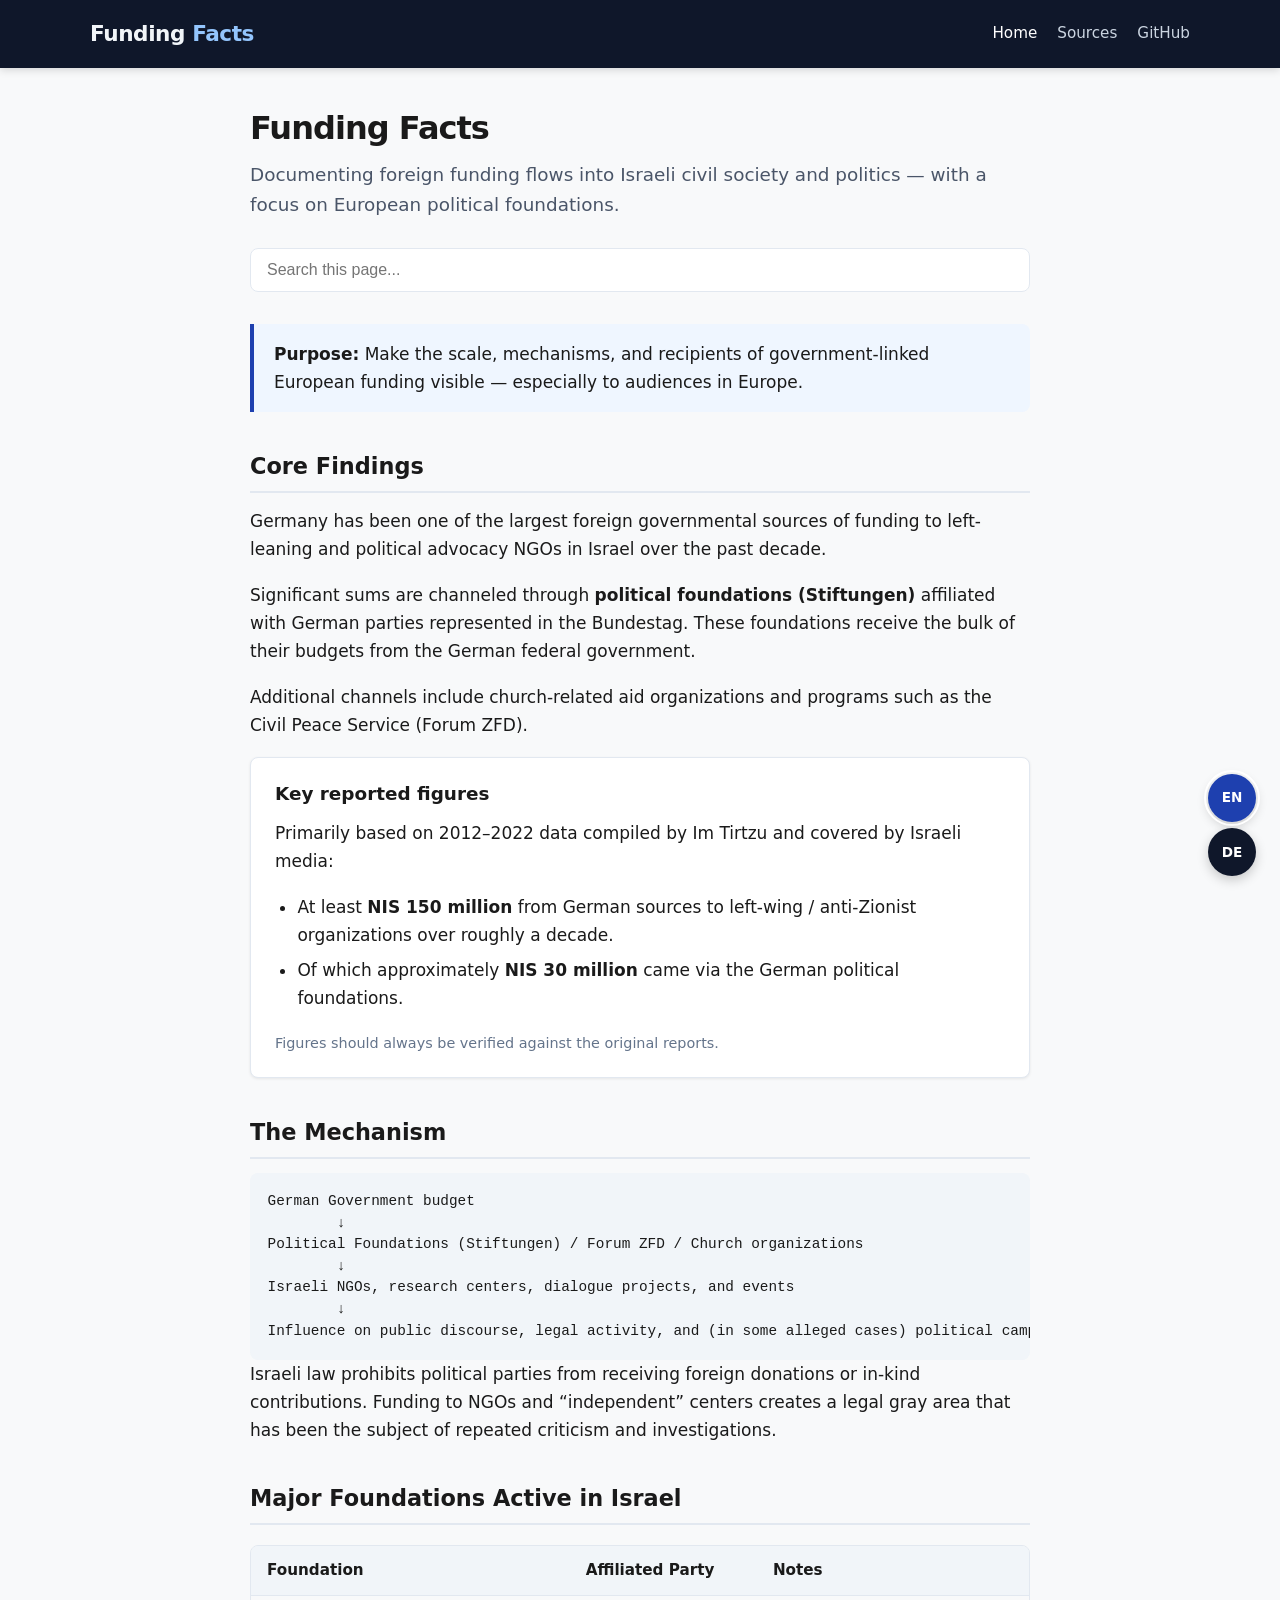
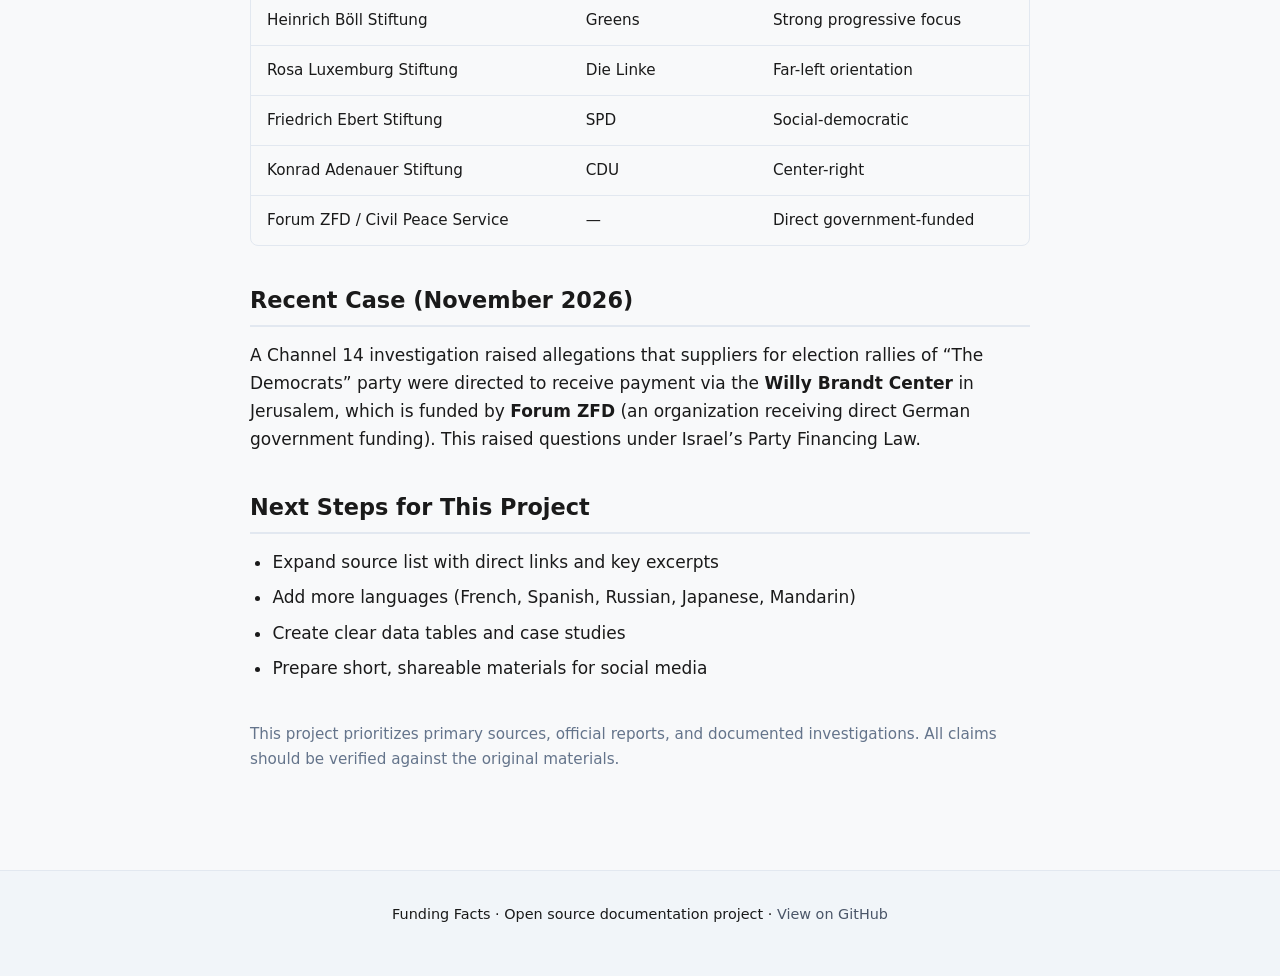
==== en/index.html @ 1c4724c3 "Add modular multi-language site structure (EN + DE) with clean accessible design" ====
<!DOCTYPE html>
<html lang="en">
<head>
  <meta charset="UTF-8">
  <meta name="viewport" content="width=device-width, initial-scale=1.0">
  <title>Funding Facts – Foreign Funding Transparency</title>
  <meta name="description" content="Documenting European political foundation funding and foreign influence mechanisms related to Israeli civil society and politics.">
  <link rel="stylesheet" href="../assets/css/style.css">
</head>
<body>
  <header>
    <div class="header-inner">
      <a href="index.html" class="logo">Funding <span>Facts</span></a>
      <nav>
        <a href="index.html" class="active">Home</a>
        <a href="sources.html">Sources</a>
        <a href="https://github.com/twitodor9-lgtm/funding-facts" target="_blank" rel="noopener">GitHub</a>
      </nav>
    </div>
  </header>

  <main>
    <h1>Funding Facts</h1>
    <p class="lead">Documenting foreign funding flows into Israeli civil society and politics — with a focus on European political foundations.</p>

    <div class="search-box">
      <input type="search" id="site-search" placeholder="Search this page..." aria-label="Search">
    </div>

    <div class="callout">
      <strong>Purpose:</strong> Make the scale, mechanisms, and recipients of government-linked European funding visible — especially to audiences in Europe.
    </div>

    <h2>Core Findings</h2>
    <p>Germany has been one of the largest foreign governmental sources of funding to left-leaning and political advocacy NGOs in Israel over the past decade.</p>
    <p>Significant sums are channeled through <strong>political foundations (Stiftungen)</strong> affiliated with German parties represented in the Bundestag. These foundations receive the bulk of their budgets from the German federal government.</p>
    <p>Additional channels include church-related aid organizations and programs such as the Civil Peace Service (Forum ZFD).</p>

    <div class="card">
      <h3>Key reported figures</h3>
      <p>Primarily based on 2012–2022 data compiled by Im Tirtzu and covered by Israeli media:</p>
      <ul>
        <li>At least <strong>NIS 150 million</strong> from German sources to left-wing / anti-Zionist organizations over roughly a decade.</li>
        <li>Of which approximately <strong>NIS 30 million</strong> came via the German political foundations.</li>
      </ul>
      <p style="font-size:0.9rem;color:#64748b;margin-bottom:0;">Figures should always be verified against the original reports.</p>
    </div>

    <h2>The Mechanism</h2>
    <pre style="background:#f1f5f9;padding:1.1rem;border-radius:8px;overflow-x:auto;font-size:0.9rem;line-height:1.5;">German Government budget
        ↓
Political Foundations (Stiftungen) / Forum ZFD / Church organizations
        ↓
Israeli NGOs, research centers, dialogue projects, and events
        ↓
Influence on public discourse, legal activity, and (in some alleged cases) political campaigning</pre>

    <p>Israeli law prohibits political parties from receiving foreign donations or in-kind contributions. Funding to NGOs and “independent” centers creates a legal gray area that has been the subject of repeated criticism and investigations.</p>

    <h2>Major Foundations Active in Israel</h2>
    <div class="table-wrapper">
      <table>
        <thead>
          <tr>
            <th>Foundation</th>
            <th>Affiliated Party</th>
            <th>Notes</th>
          </tr>
        </thead>
        <tbody>
          <tr>
            <td>Heinrich Böll Stiftung</td>
            <td>Greens</td>
            <td>Strong progressive focus</td>
          </tr>
          <tr>
            <td>Rosa Luxemburg Stiftung</td>
            <td>Die Linke</td>
            <td>Far-left orientation</td>
          </tr>
          <tr>
            <td>Friedrich Ebert Stiftung</td>
            <td>SPD</td>
            <td>Social-democratic</td>
          </tr>
          <tr>
            <td>Konrad Adenauer Stiftung</td>
            <td>CDU</td>
            <td>Center-right</td>
          </tr>
          <tr>
            <td>Forum ZFD / Civil Peace Service</td>
            <td>—</td>
            <td>Direct government-funded</td>
          </tr>
        </tbody>
      </table>
    </div>

    <h2>Recent Case (November 2026)</h2>
    <p>A Channel 14 investigation raised allegations that suppliers for election rallies of “The Democrats” party were directed to receive payment via the <strong>Willy Brandt Center</strong> in Jerusalem, which is funded by <strong>Forum ZFD</strong> (an organization receiving direct German government funding). This raised questions under Israel’s Party Financing Law.</p>

    <h2>Next Steps for This Project</h2>
    <ul>
      <li>Expand source list with direct links and key excerpts</li>
      <li>Add more languages (French, Spanish, Russian, Japanese, Mandarin)</li>
      <li>Create clear data tables and case studies</li>
      <li>Prepare short, shareable materials for social media</li>
    </ul>

    <p style="margin-top:2.5rem;font-size:0.95rem;color:#64748b;">
      This project prioritizes primary sources, official reports, and documented investigations. All claims should be verified against the original materials.
    </p>
  </main>

  <footer>
    <p>Funding Facts · Open source documentation project · <a href="https://github.com/twitodor9-lgtm/funding-facts">View on GitHub</a></p>
  </footer>

  <!-- Floating Language Switcher -->
  <div class="lang-switcher" aria-label="Language switcher">
    <a href="../en/" class="lang-btn active" data-lang="en" title="English">EN</a>
    <a href="../de/" class="lang-btn" data-lang="de" title="Deutsch">DE</a>
  </div>

  <script src="../assets/js/main.js"></script>
</body>
</html>
---- assets/css/style.css ----
/* Funding Facts - Clean, accessible, modular styles */

:root {
  --bg: #f8f9fa;
  --bg-card: #ffffff;
  --text: #1a1a1a;
  --text-secondary: #4a5568;
  --accent: #1e40af;
  --accent-hover: #1e3a8a;
  --border: #e2e8f0;
  --header-bg: #0f172a;
  --header-text: #f1f5f9;
  --shadow: 0 1px 3px rgba(0,0,0,0.08);
  --radius: 8px;
  --max-width: 820px;
  --font: system-ui, -apple-system, BlinkMacSystemFont, "Segoe UI", Roboto, "Helvetica Neue", Arial, sans-serif;
}

* {
  box-sizing: border-box;
  margin: 0;
  padding: 0;
}

html {
  scroll-behavior: smooth;
}

body {
  font-family: var(--font);
  background: var(--bg);
  color: var(--text);
  line-height: 1.65;
  font-size: 17px;
}

/* Header */
header {
  background: var(--header-bg);
  color: var(--header-text);
  padding: 1rem 1.5rem;
  position: sticky;
  top: 0;
  z-index: 100;
  box-shadow: 0 2px 8px rgba(0,0,0,0.15);
}

.header-inner {
  max-width: 1100px;
  margin: 0 auto;
  display: flex;
  justify-content: space-between;
  align-items: center;
  gap: 1rem;
}

.logo {
  font-size: 1.35rem;
  font-weight: 700;
  letter-spacing: -0.02em;
  text-decoration: none;
  color: var(--header-text);
}

.logo span {
  color: #93c5fd;
}

nav {
  display: flex;
  gap: 1.25rem;
  flex-wrap: wrap;
}

nav a {
  color: #cbd5e1;
  text-decoration: none;
  font-size: 0.95rem;
  font-weight: 500;
  transition: color 0.15s;
}

nav a:hover,
nav a.active {
  color: #ffffff;
}

/* Main content */
main {
  max-width: var(--max-width);
  margin: 0 auto;
  padding: 2.5rem 1.25rem 5rem;
}

h1 {
  font-size: 2rem;
  font-weight: 750;
  line-height: 1.25;
  margin-bottom: 0.75rem;
  letter-spacing: -0.03em;
}

h2 {
  font-size: 1.4rem;
  font-weight: 700;
  margin: 2.25rem 0 0.9rem;
  padding-bottom: 0.35rem;
  border-bottom: 2px solid var(--border);
}

h3 {
  font-size: 1.15rem;
  font-weight: 650;
  margin: 1.5rem 0 0.6rem;
}

p {
  margin-bottom: 1.1rem;
  color: var(--text);
}

.lead {
  font-size: 1.15rem;
  color: var(--text-secondary);
  margin-bottom: 1.75rem;
}

ul, ol {
  margin: 0 0 1.25rem 1.4rem;
}

li {
  margin-bottom: 0.45rem;
}

a {
  color: var(--accent);
  text-decoration: none;
}

a:hover {
  text-decoration: underline;
}

/* Cards */
.card {
  background: var(--bg-card);
  border: 1px solid var(--border);
  border-radius: var(--radius);
  padding: 1.35rem 1.5rem;
  margin-bottom: 1.25rem;
  box-shadow: var(--shadow);
}

.card h3 {
  margin-top: 0;
}

/* Table */
.table-wrapper {
  overflow-x: auto;
  margin: 1.25rem 0 1.75rem;
  border-radius: var(--radius);
  border: 1px solid var(--border);
}

table {
  width: 100%;
  border-collapse: collapse;
  font-size: 0.95rem;
}

th, td {
  padding: 0.75rem 1rem;
  text-align: left;
  border-bottom: 1px solid var(--border);
}

th {
  background: #f1f5f9;
  font-weight: 650;
}

tr:last-child td {
  border-bottom: none;
}

/* Callout */
.callout {
  background: #eff6ff;
  border-left: 4px solid var(--accent);
  padding: 1rem 1.25rem;
  margin: 1.5rem 0;
  border-radius: 0 var(--radius) var(--radius) 0;
}

/* Footer */
footer {
  background: #f1f5f9;
  border-top: 1px solid var(--border);
  padding: 2rem 1.25rem;
  text-align: center;
  font-size: 0.9rem;
  color: var(--text-secondary);
}

footer a {
  color: var(--text-secondary);
}

/* Floating Language Switcher */
.lang-switcher {
  position: fixed;
  bottom: 1.5rem;
  right: 1.5rem;
  z-index: 200;
  display: flex;
  flex-direction: column;
  gap: 0.4rem;
}

.lang-btn {
  background: var(--header-bg);
  color: white;
  border: none;
  width: 48px;
  height: 48px;
  border-radius: 50%;
  font-weight: 700;
  font-size: 0.85rem;
  cursor: pointer;
  box-shadow: 0 4px 12px rgba(0,0,0,0.2);
  transition: transform 0.15s, background 0.15s;
  display: flex;
  align-items: center;
  justify-content: center;
}

.lang-btn:hover {
  transform: scale(1.08);
  background: var(--accent);
}

.lang-btn.active {
  background: var(--accent);
  outline: 2px solid white;
  outline-offset: 2px;
}

/* Search (simple) */
.search-box {
  margin: 1.5rem 0 2rem;
}

.search-box input {
  width: 100%;
  padding: 0.75rem 1rem;
  font-size: 1rem;
  border: 1px solid var(--border);
  border-radius: var(--radius);
  background: white;
}

.search-box input:focus {
  outline: 2px solid var(--accent);
  outline-offset: 1px;
}

/* Responsive */
@media (max-width: 640px) {
  h1 { font-size: 1.65rem; }
  body { font-size: 16px; }
  .header-inner { flex-direction: column; align-items: flex-start; }
  nav { gap: 0.9rem; }
  .lang-switcher { bottom: 1rem; right: 1rem; }
  .lang-btn { width: 44px; height: 44px; }
}

/* Print friendly */
@media print {
  header, .lang-switcher, .search-box { display: none; }
  body { background: white; font-size: 12pt; }
  main { max-width: none; padding: 0; }
}
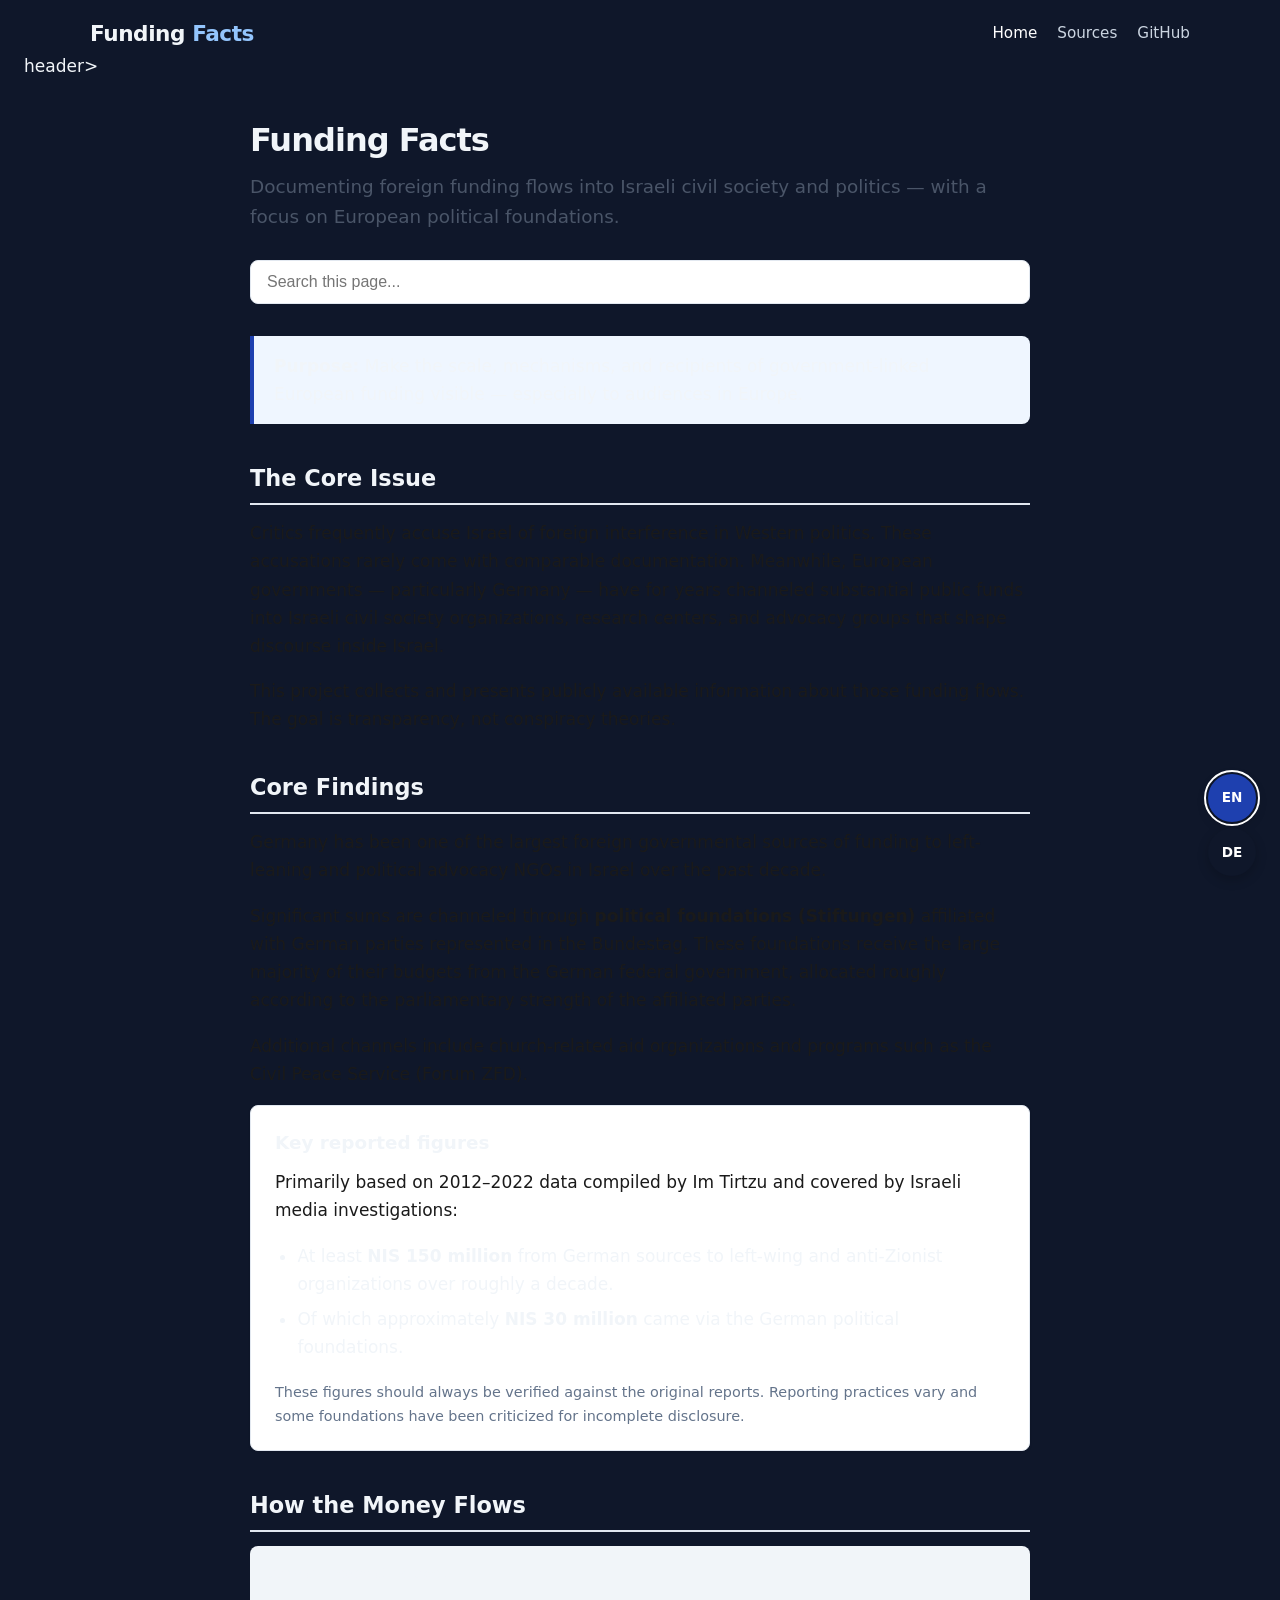
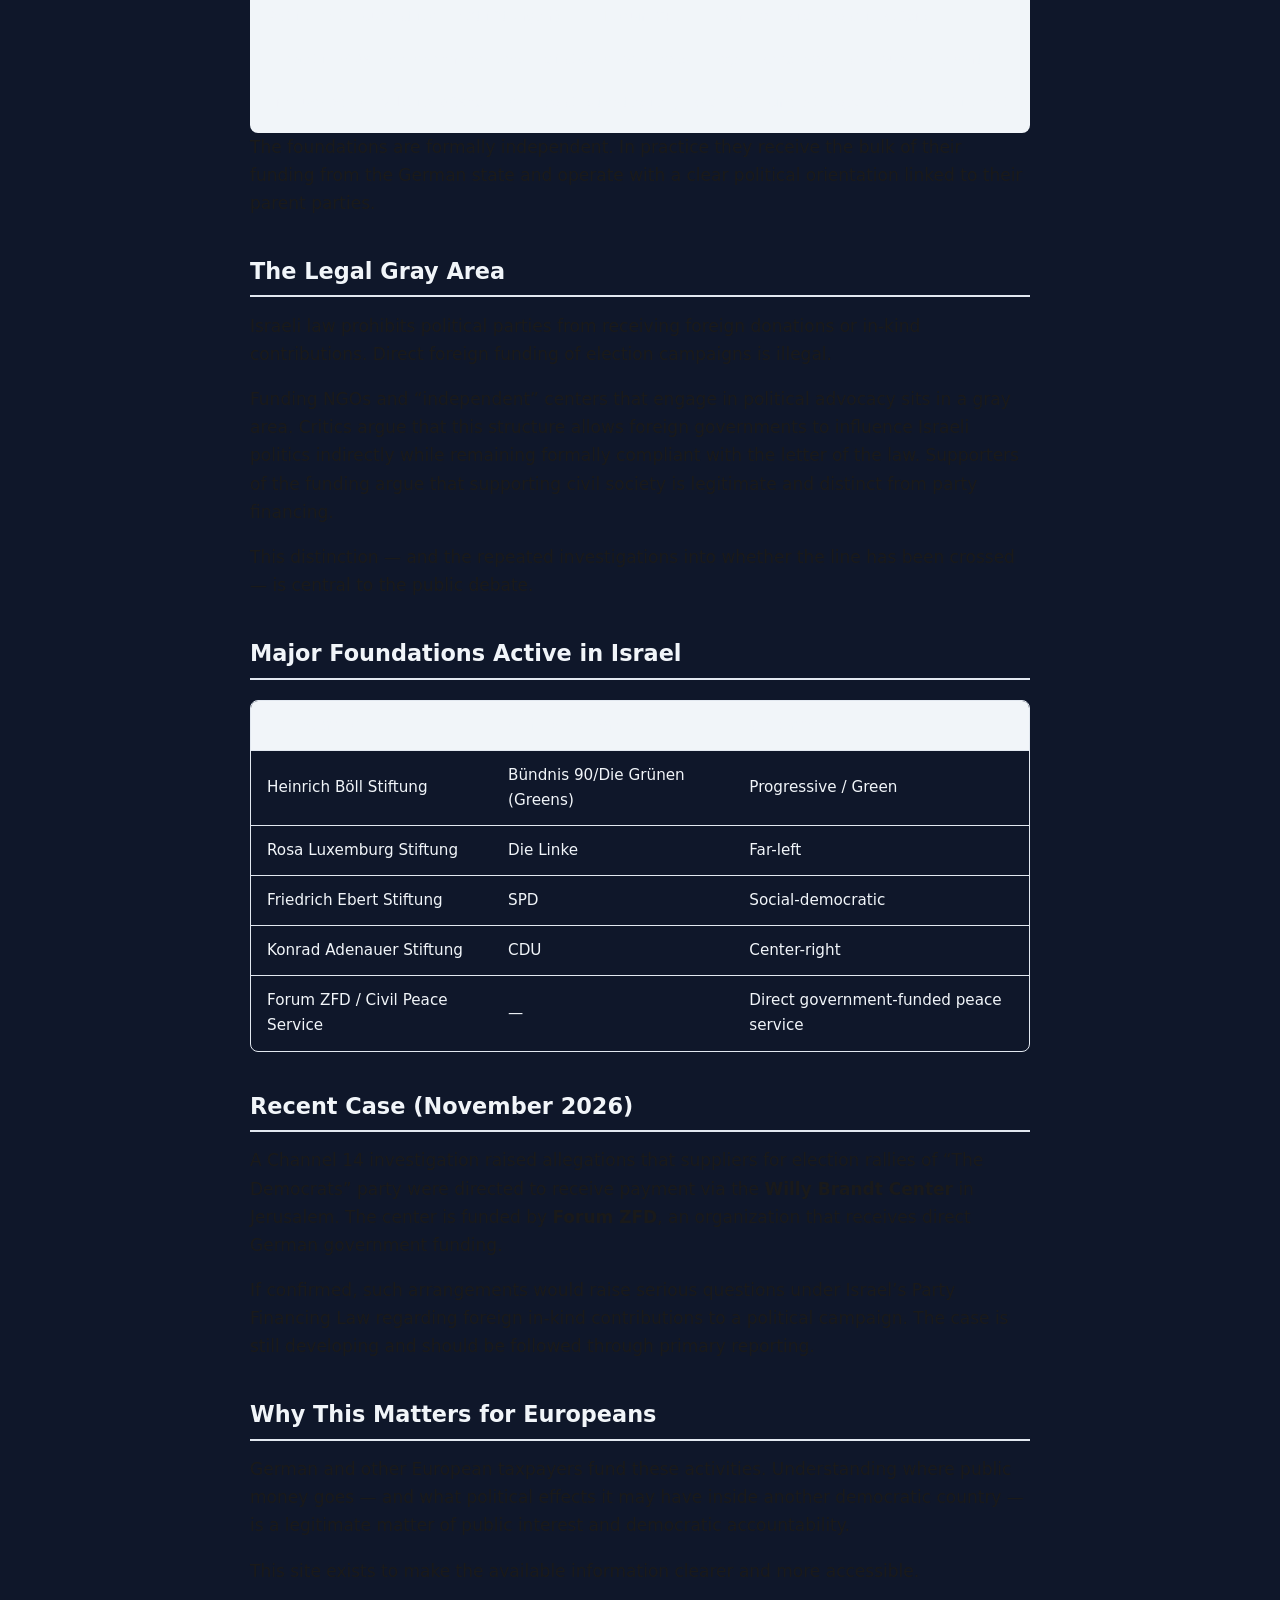
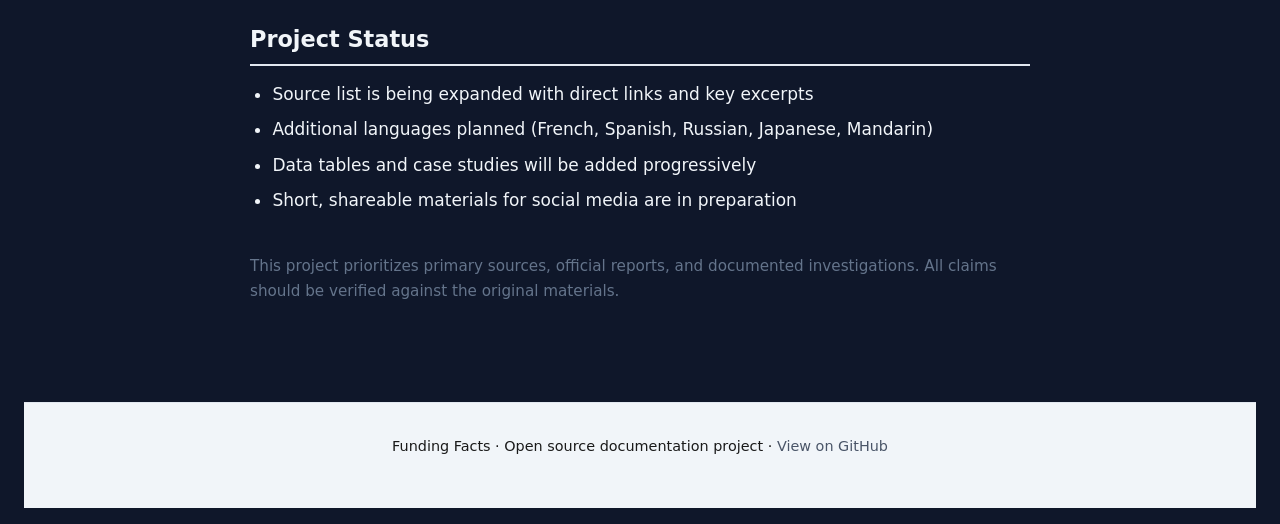
==== commit cf55e8d4: "Expand homepage content (EN + DE) with clearer mechanism, legal context and double-standard framing" ====
--- a/en/index.html
+++ b/en/index.html
@@ -17,7 +17,7 @@
         <a href="https://github.com/twitodor9-lgtm/funding-facts" target="_blank" rel="noopener">GitHub</a>
       </nav>
     </div>
-  </header>
+header>
 
   <main>
     <h1>Funding Facts</h1>
@@ -31,31 +31,40 @@
       <strong>Purpose:</strong> Make the scale, mechanisms, and recipients of government-linked European funding visible — especially to audiences in Europe.
     </div>
 
+    <h2>The Core Issue</h2>
+    <p>Critics frequently accuse Israel of foreign interference in Western politics. These accusations rarely come with comparable documentation. Meanwhile, European governments — particularly Germany — have for years channeled substantial public funds into Israeli civil society organizations, research centers, and advocacy groups that shape discourse inside Israel.</p>
+    <p>This project collects and presents publicly available information about those funding flows. The goal is transparency, not conspiracy theories.</p>
+
     <h2>Core Findings</h2>
     <p>Germany has been one of the largest foreign governmental sources of funding to left-leaning and political advocacy NGOs in Israel over the past decade.</p>
-    <p>Significant sums are channeled through <strong>political foundations (Stiftungen)</strong> affiliated with German parties represented in the Bundestag. These foundations receive the bulk of their budgets from the German federal government.</p>
+    <p>Significant sums are channeled through <strong>political foundations (Stiftungen)</strong> affiliated with German parties represented in the Bundestag. These foundations receive the large majority of their budgets from the German federal government, allocated roughly according to the parliamentary strength of the affiliated parties.</p>
     <p>Additional channels include church-related aid organizations and programs such as the Civil Peace Service (Forum ZFD).</p>
 
     <div class="card">
       <h3>Key reported figures</h3>
-      <p>Primarily based on 2012–2022 data compiled by Im Tirtzu and covered by Israeli media:</p>
+      <p>Primarily based on 2012–2022 data compiled by Im Tirtzu and covered by Israeli media investigations:</p>
       <ul>
-        <li>At least <strong>NIS 150 million</strong> from German sources to left-wing / anti-Zionist organizations over roughly a decade.</li>
+        <li>At least <strong>NIS 150 million</strong> from German sources to left-wing and anti-Zionist organizations over roughly a decade.</li>
         <li>Of which approximately <strong>NIS 30 million</strong> came via the German political foundations.</li>
       </ul>
-      <p style="font-size:0.9rem;color:#64748b;margin-bottom:0;">Figures should always be verified against the original reports.</p>
+      <p style="font-size:0.9rem;color:#64748b;margin-bottom:0;">These figures should always be verified against the original reports. Reporting practices vary and some foundations have been criticized for incomplete disclosure.</p>
     </div>
 
-    <h2>The Mechanism</h2>
-    <pre style="background:#f1f5f9;padding:1.1rem;border-radius:8px;overflow-x:auto;font-size:0.9rem;line-height:1.5;">German Government budget
+    <h2>How the Money Flows</h2>
+    <pre style="background:#f1f5f9;padding:1.1rem;border-radius:8px;overflow-x:auto;font-size:0.9rem;line-height:1.5;">German Federal Budget
         ↓
-Political Foundations (Stiftungen) / Forum ZFD / Church organizations
+Political Foundations (Stiftungen)  +  Forum ZFD  +  Church aid organizations
         ↓
-Israeli NGOs, research centers, dialogue projects, and events
+Israeli NGOs, research centers, dialogue projects, legal advocacy, and public events
         ↓
-Influence on public discourse, legal activity, and (in some alleged cases) political campaigning</pre>
+Influence on public discourse, legal strategies, and (in some alleged cases) political campaigning</pre>
 
-    <p>Israeli law prohibits political parties from receiving foreign donations or in-kind contributions. Funding to NGOs and “independent” centers creates a legal gray area that has been the subject of repeated criticism and investigations.</p>
+    <p>The foundations are formally independent. In practice they receive the bulk of their funding from the German state and operate with a clear political orientation linked to their parent parties.</p>
+
+    <h2>The Legal Gray Area</h2>
+    <p>Israeli law prohibits political parties from receiving foreign donations or in-kind contributions. Direct foreign funding of election campaigns is illegal.</p>
+    <p>Funding NGOs and “independent” centers that engage in political advocacy sits in a gray area. Critics argue that this structure allows foreign governments to influence Israeli politics indirectly while remaining formally compliant with the letter of the law. Supporters of the funding argue that supporting civil society is legitimate and distinct from party financing.</p>
+    <p>This distinction — and the repeated investigations into whether the line has been crossed — is central to the public debate.</p>
 
     <h2>Major Foundations Active in Israel</h2>
     <div class="table-wrapper">
@@ -64,19 +73,19 @@
           <tr>
             <th>Foundation</th>
             <th>Affiliated Party</th>
-            <th>Notes</th>
+            <th>Orientation</th>
           </tr>
         </thead>
         <tbody>
           <tr>
             <td>Heinrich Böll Stiftung</td>
-            <td>Greens</td>
-            <td>Strong progressive focus</td>
+            <td>Bündnis 90/Die Grünen (Greens)</td>
+            <td>Progressive / Green</td>
           </tr>
           <tr>
             <td>Rosa Luxemburg Stiftung</td>
             <td>Die Linke</td>
-            <td>Far-left orientation</td>
+            <td>Far-left</td>
           </tr>
           <tr>
             <td>Friedrich Ebert Stiftung</td>
@@ -91,21 +100,26 @@
           <tr>
             <td>Forum ZFD / Civil Peace Service</td>
             <td>—</td>
-            <td>Direct government-funded</td>
+            <td>Direct government-funded peace service</td>
           </tr>
         </tbody>
       </table>
     </div>
 
     <h2>Recent Case (November 2026)</h2>
-    <p>A Channel 14 investigation raised allegations that suppliers for election rallies of “The Democrats” party were directed to receive payment via the <strong>Willy Brandt Center</strong> in Jerusalem, which is funded by <strong>Forum ZFD</strong> (an organization receiving direct German government funding). This raised questions under Israel’s Party Financing Law.</p>
+    <p>A Channel 14 investigation raised allegations that suppliers for election rallies of “The Democrats” party were directed to receive payment via the <strong>Willy Brandt Center</strong> in Jerusalem. The center is funded by <strong>Forum ZFD</strong>, an organization that receives direct German government funding.</p>
+    <p>If confirmed, such arrangements would raise serious questions under Israel’s Party Financing Law regarding foreign in-kind contributions to a political campaign. The case is still developing and should be followed through primary reporting.</p>
 
-    <h2>Next Steps for This Project</h2>
+    <h2>Why This Matters for Europeans</h2>
+    <p>German and other European taxpayers fund these activities. Understanding where public money goes — and what political effects it may have inside another democratic country — is a legitimate matter of public interest and democratic accountability.</p>
+    <p>This site exists to make the available information clearer and more accessible.</p>
+
+    <h2>Project Status</h2>
     <ul>
-      <li>Expand source list with direct links and key excerpts</li>
-      <li>Add more languages (French, Spanish, Russian, Japanese, Mandarin)</li>
-      <li>Create clear data tables and case studies</li>
-      <li>Prepare short, shareable materials for social media</li>
+      <li>Source list is being expanded with direct links and key excerpts</li>
+      <li>Additional languages planned (French, Spanish, Russian, Japanese, Mandarin)</li>
+      <li>Data tables and case studies will be added progressively</li>
+      <li>Short, shareable materials for social media are in preparation</li>
     </ul>
 
     <p style="margin-top:2.5rem;font-size:0.95rem;color:#64748b;">
@@ -117,7 +131,6 @@
     <p>Funding Facts · Open source documentation project · <a href="https://github.com/twitodor9-lgtm/funding-facts">View on GitHub</a></p>
   </footer>
 
-  <!-- Floating Language Switcher -->
   <div class="lang-switcher" aria-label="Language switcher">
     <a href="../en/" class="lang-btn active" data-lang="en" title="English">EN</a>
     <a href="../de/" class="lang-btn" data-lang="de" title="Deutsch">DE</a>
